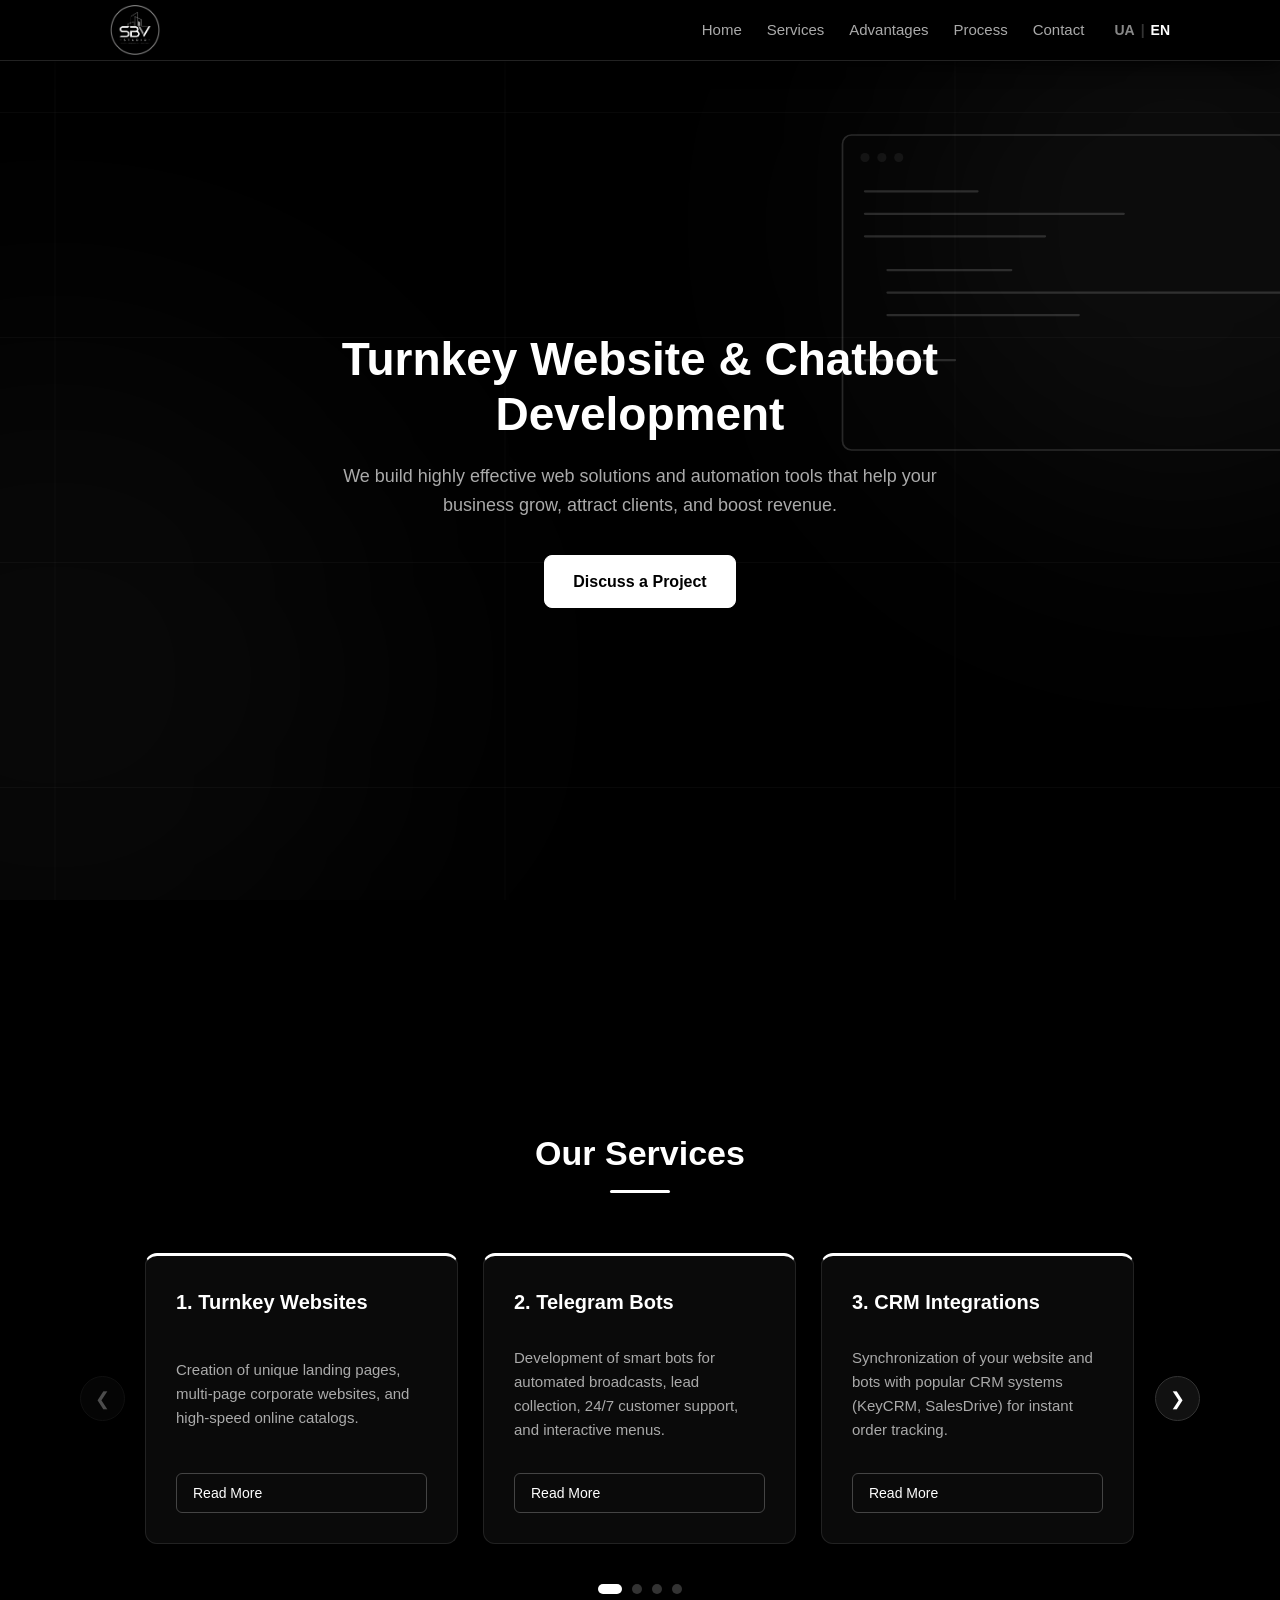
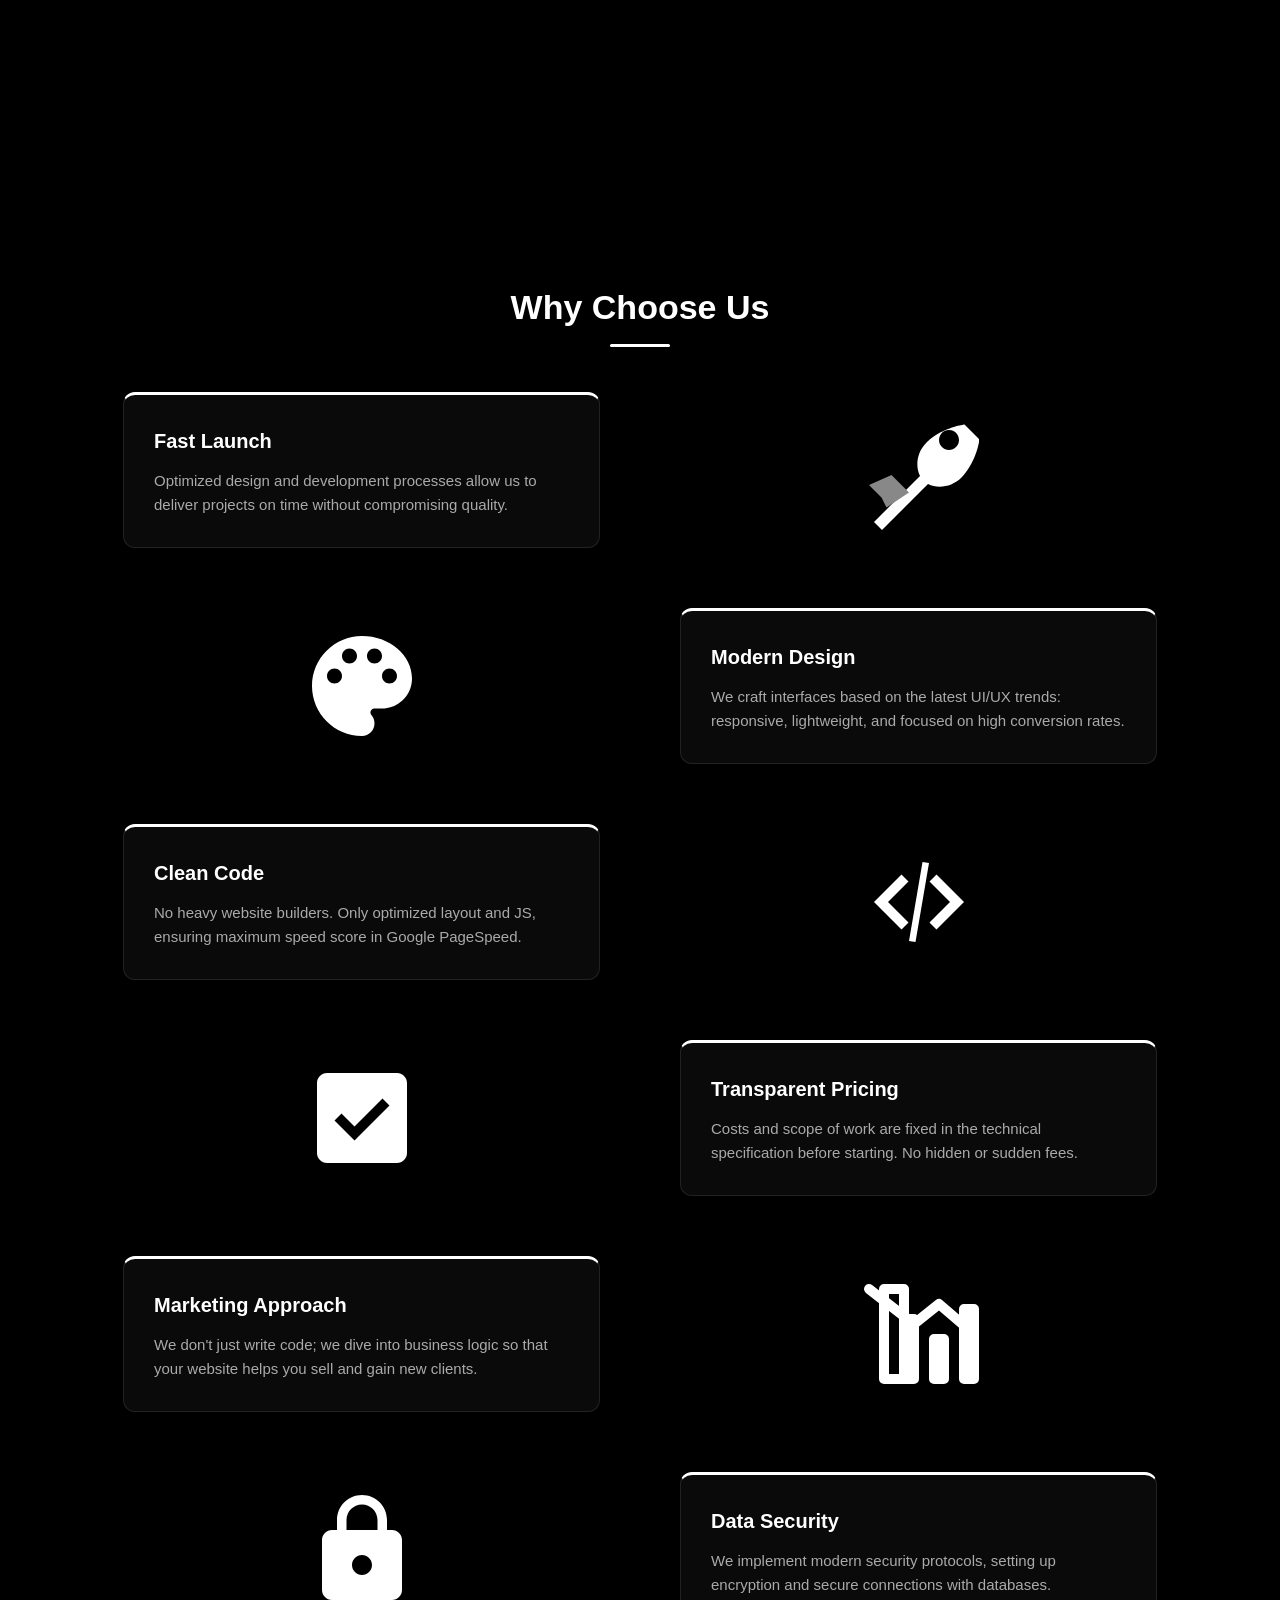
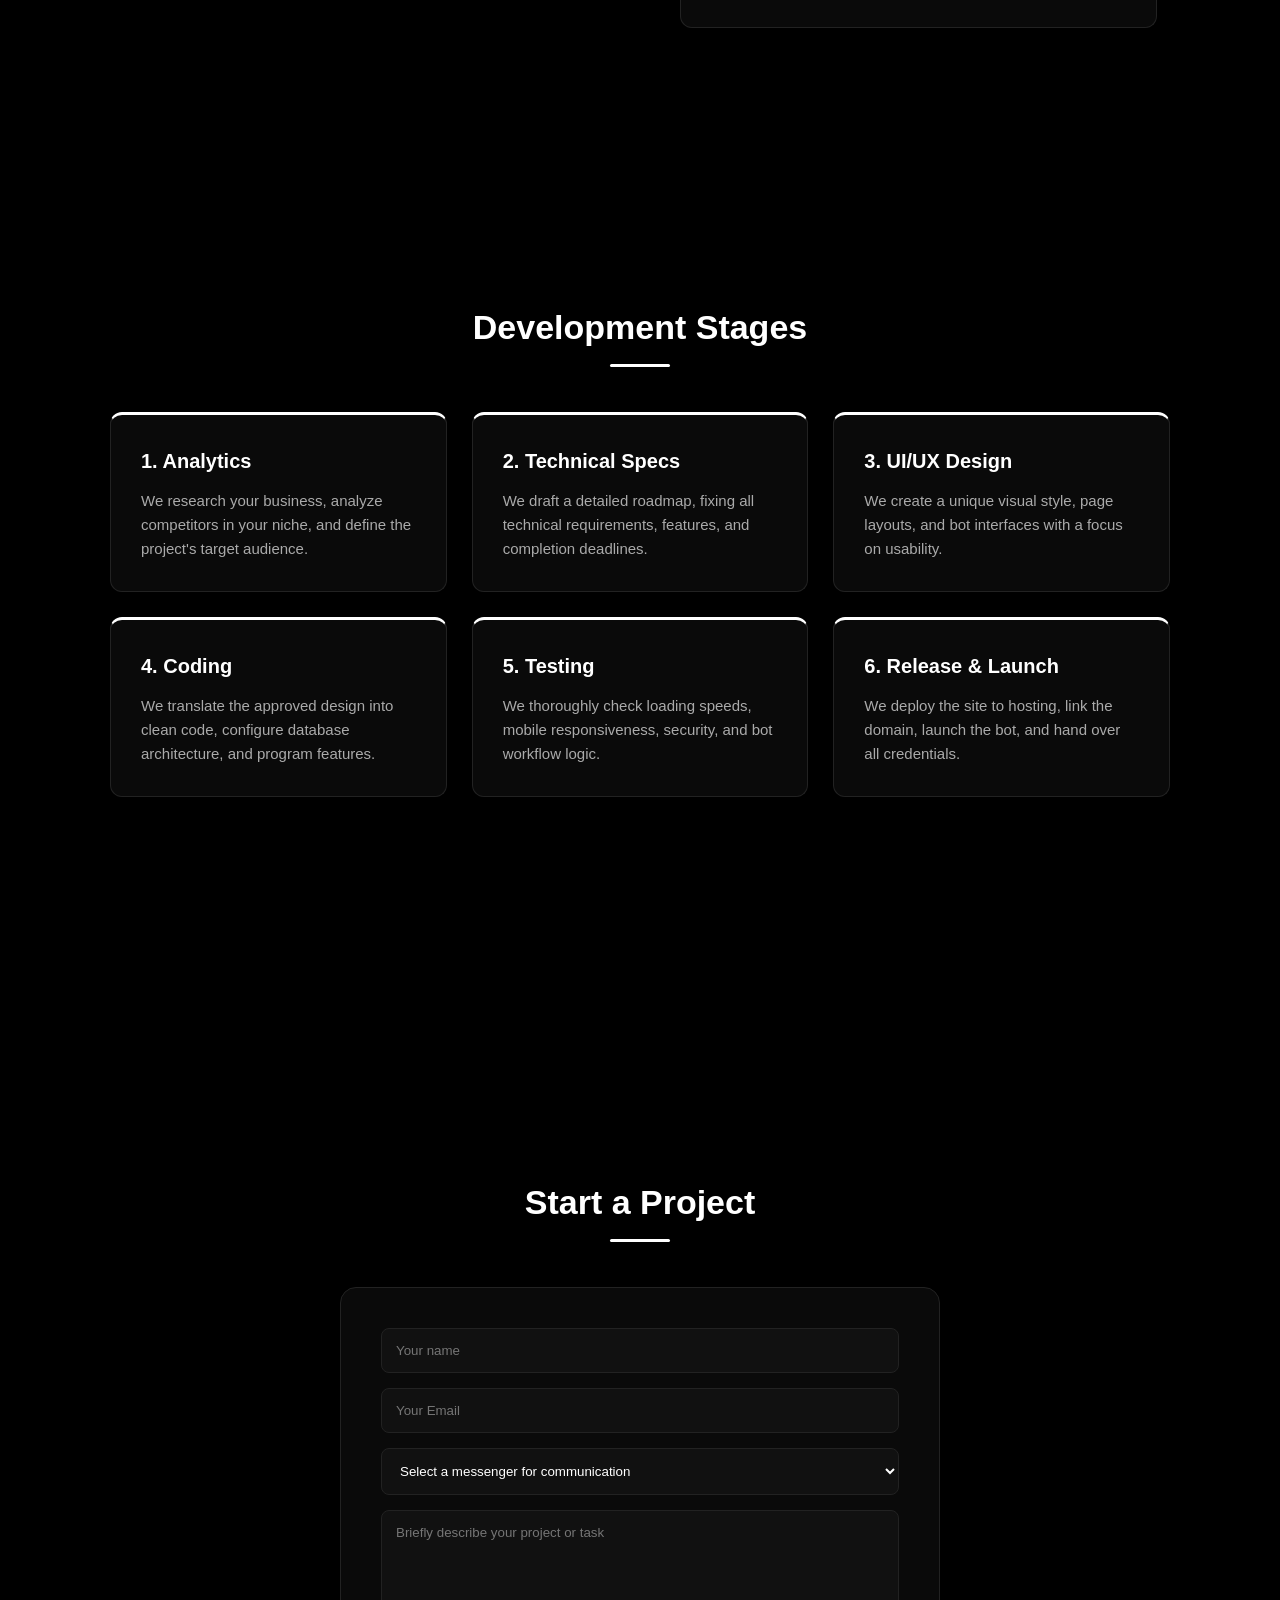
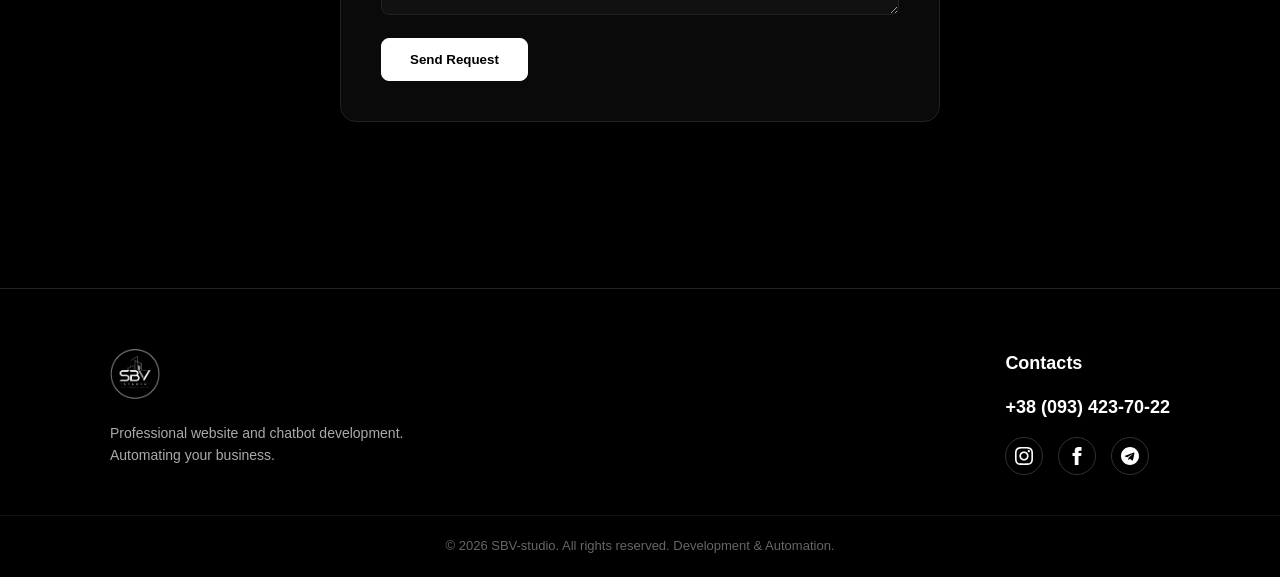
==== index-en.html @ d494887b "Add files via upload" ====
<!DOCTYPE html>
<html lang="en">
<head>
  <meta charset="UTF-8">
  <meta name="viewport" content="width=device-width, initial-scale=1.0">
  
  <title>Turnkey Website & Chatbot Development | SBV-studio</title>
  <meta name="description" content="Professional development of modern websites, Telegram bots, and CRM/API integrations to automate your business. Fast launch and support.">
  <meta name="author" content="SBV-studio">
  <meta name="robots" content="index, follow">

  <meta property="og:type" content="website">
  <meta property="og:url" content="https://98sebova98.github.io/sbv-studio/index-en.html">
  <meta property="og:title" content="Turnkey Website & Chatbot Development | SBV-studio">
  <meta property="og:description" content="Modern design and business automation. Creating landing pages, online stores, and smart bots.">
  <meta property="og:image" content="https://98sebova98.github.io/sbv-studio/assets/og-preview.jpg">

  <link rel="stylesheet" href="style.css">
  <script src="script.js" defer></script>
</head>
<body>

<header class="header">
  <div class="container nav">
    <a href="index-en.html" class="logo">
      <img src="assets/logo.png" alt="SBV-studio Logo" class="logo-img">
    </a>

    <div class="nav-right">
      <nav class="menu" id="menu">
        <a href="#hero">Home</a>
        <a href="#services">Services</a>
        <a href="#advantages">Advantages</a>
        <a href="#process">Process</a>
        <a href="#contact">Contact</a>
      </nav>

      <div class="lang-switch">
        <a href="index.html" class="lang-item">UA</a>
        <span class="lang-divider">|</span>
        <span class="lang-item active">EN</span>
      </div>

      <button class="burger" id="burger" aria-label="Open menu">
        <span></span>
        <span></span>
        <span></span>
      </button>
    </div>
  </div>
</header>

<!-- HERO -->
<section class="hero" id="hero">
  <div class="hero-bg-svg">
    <svg viewBox="0 0 1440 800" fill="none" xmlns="http://www.w3.org/2000/svg" preserveAspectRatio="xMidYMid slice">
      <g filter="url(#blur-bg)">
        <circle cx="1200" cy="200" r="250" fill="#ffffff" fill-opacity="0.05" />
        <circle cx="200" cy="600" r="300" fill="#ffffff" fill-opacity="0.03" />
      </g>

      <path d="M0 100H1440M0 300H1440M0 500H1440M0 700H1440" stroke="rgba(255,255,255,0.03)" stroke-width="1"/>
      <path d="M200 0V800M600 0V800M1000 0V800M1400 0V800" stroke="rgba(255,255,255,0.03)" stroke-width="1"/>

      <g opacity="0.15" transform="translate(900, 120)">
        <rect width="450" height="280" rx="8" stroke="#ffffff" stroke-width="1.5" fill="rgba(20, 20, 20, 0.8)"/>
        <circle cx="20" cy="20" r="4" fill="#ffffff" opacity="0.4"/>
        <circle cx="35" cy="20" r="4" fill="#ffffff" opacity="0.4"/>
        <circle cx="50" cy="20" r="4" fill="#ffffff" opacity="0.4"/>
        <path d="M20 50H120M20 70H250M20 90H180M40 120H150M40 140h400M40 160H210M20 200H100" stroke="#ffffff" stroke-width="2" stroke-linecap="round"/>
      </g>

      <defs>
        <filter id="blur-bg" x="-200" y="-200" width="2000" height="1200" filterUnits="userSpaceOnUse" color-interpolation-filters="sRGB">
          <feGaussianBlur stdDeviation="120" result="effect1_foregroundBlur"/>
        </filter>
      </defs>
    </svg>
  </div>

  <div class="container">
    <div class="hero-content">
      <h1>Turnkey Website & Chatbot Development</h1>
      <p>We build highly effective web solutions and automation tools that help your business grow, attract clients, and boost revenue.</p>
      <a href="#contact" class="btn">Discuss a Project</a>
    </div>
  </div>
</section>

<!-- SERVICES -->
<section id="services">
  <div class="container">
    <h2>Our Services</h2>
    <div class="carousel-container">
      <button class="carousel-btn prev-btn" id="prev-service" aria-label="Previous slide">&#10094;</button>
      
      <div class="carousel-wrapper">
        <div class="carousel-track" id="services-track">
          <div class="card service-slide">
            <h4>1. Turnkey Websites</h4>
            <p>Creation of unique landing pages, multi-page corporate websites, and high-speed online catalogs.</p>
            <a href="pages/turnkey-websites-en.html" class="btn-more">Read More</a>
          </div>
          <div class="card service-slide">
            <h4>2. Telegram Bots</h4>
            <p>Development of smart bots for automated broadcasts, lead collection, 24/7 customer support, and interactive menus.</p>
            <a href="pages/telegram-bots-en.html" class="btn-more">Read More</a>
          </div>
          <div class="card service-slide">
            <h4>3. CRM Integrations</h4>
            <p>Synchronization of your website and bots with popular CRM systems (KeyCRM, SalesDrive) for instant order tracking.</p>
            <a href="pages/crm-integration-en.html" class="btn-more">Read More</a>
          </div>
          <div class="card service-slide">
            <h4>4. E-commerce Stores</h4>
            <p>Development of e-commerce projects with shopping carts, product filters, customer accounts, and an admin panel.</p>
            <a href="pages/ecommerce-en.html" class="btn-more">Read More</a>
          </div>
          <div class="card service-slide">
            <h4>5. Payment Systems & API</h4>
            <p>Integration of online payments (MonoPay, WayForPay, LiqPay) and delivery service automation (Nova Poshta, Ukrposhta).</p>
            <a href="pages/payments-api-en.html" class="btn-more">Read More</a>
          </div>
          <div class="card service-slide">
            <h4>6. Support & Audit</h4>
            <p>Project stability monitoring, technical bug fixing, content updates, and website SEO optimization.</p>
            <a href="pages/support-audit-en.html" class="btn-more">Read More</a>
          </div>
        </div>
      </div>

      <button class="carousel-btn next-btn" id="next-service" aria-label="Next slide">&#10095;</button>
    </div>
    <div class="carousel-dots" id="services-dots"></div>
  </div>
</section>

<!-- ADVANTAGES -->
<section id="advantages">
  <div class="container">
    <h2>Why Choose Us</h2>
    <div class="advantages-list">
      
      <div class="advantage-row">
        <div class="card">
          <h4>Fast Launch</h4>
          <p>Optimized design and development processes allow us to deliver projects on time without compromising quality.</p>
        </div>
        <div class="advantage-image">
          <svg class="advantage-svg" viewBox="0 0 24 24" fill="none" xmlns="http://www.w3.org/2000/svg">
            <path d="M21.1 2.9C21.1 2.9 16.5 3.5 13.5 6.5C11.6 8.4 11.2 11.2 12.2 13.2L3 22.4L4.6 24L13.8 14.8C15.8 15.8 18.6 15.4 20.5 13.5C23.5 10.5 24.1 5.9 24.1 5.9L21.1 2.9ZM18 8C16.9 8 16 7.1 16 6C16 4.9 16.9 4 18 4C19.1 4 20 4.9 20 6C20 7.1 19.1 8 18 8Z" fill="#ffffff"/>
            <path d="M10 16.5L6.5 13L2 15L4.5 17.5L5.5 19.5L10 16.5Z" fill="#888888"/>
          </svg>
        </div>
      </div>

      <div class="advantage-row">
        <div class="card">
          <h4>Modern Design</h4>
          <p>We craft interfaces based on the latest UI/UX trends: responsive, lightweight, and focused on high conversion rates.</p>
        </div>
        <div class="advantage-image">
          <svg class="advantage-svg" viewBox="0 0 24 24" fill="none" xmlns="http://www.w3.org/2000/svg">
            <path d="M12 2C6.49 2 2 6.49 2 12C2 17.51 6.49 22 12 22C13.38 22 14.5 20.88 14.5 19.5C14.5 18.86 14.26 18.27 13.87 17.82C13.75 17.68 13.68 17.5 13.68 17.31C13.68 16.86 14.04 16.5 14.49 16.5H16C19.31 16.5 22 13.81 22 10.5C22 5.81 17.51 2 12 2ZM6.5 11.5C5.67 11.5 5 10.83 5 10C5 9.17 5.67 8.5 6.5 8.5C7.33 8.5 8 9.17 8 10C8 10.83 7.33 11.5 6.5 11.5ZM9.5 7.5C8.67 7.5 8 6.83 8 6C8 5.17 8.67 4.5 9.5 4.5C10.33 4.5 11 5.17 11 6C11 6.83 10.33 7.5 9.5 7.5ZM14.5 7.5C13.67 7.5 13 6.83 13 6C13 5.17 13.67 4.5 14.5 4.5C15.33 4.5 16 5.17 16 6C16 6.83 15.33 7.5 14.5 7.5ZM17.5 11.5C16.67 11.5 16 10.83 16 10C16 9.17 16.67 8.5 17.5 8.5C18.33 8.5 19 9.17 19 10C19 10.83 18.33 11.5 17.5 11.5Z" fill="#ffffff"/>
          </svg>
        </div>
      </div>

      <div class="advantage-row">
        <div class="card">
          <h4>Clean Code</h4>
          <p>No heavy website builders. Only optimized layout and JS, ensuring maximum speed score in Google PageSpeed.</p>
        </div>
        <div class="advantage-image">
          <svg class="advantage-svg" viewBox="0 0 24 24" fill="none" xmlns="http://www.w3.org/2000/svg">
            <path d="M8.5 17.5L3 12L8.5 6.5L9.9 7.9L5.8 12L9.9 16.1L8.5 17.5ZM15.5 17.5L14.1 16.1L18.2 12L14.1 7.9L15.5 6.5L21 12L15.5 17.5ZM12.7 4L10 19.8L11.3 20L14 4.2L12.7 4Z" fill="#ffffff"/>
          </svg>
        </div>
      </div>

      <div class="advantage-row">
        <div class="card">
          <h4>Transparent Pricing</h4>
          <p>Costs and scope of work are fixed in the technical specification before starting. No hidden or sudden fees.</p>
        </div>
        <div class="advantage-image">
          <svg class="advantage-svg" viewBox="0 0 24 24" fill="none" xmlns="http://www.w3.org/2000/svg">
            <path d="M19 3H5C3.9 3 3 3.9 3 5V19C3 20.1 3.9 21 5 21H19C20.1 21 21 20.1 21 19V5C21 3.9 20.1 3 19 3ZM10.5 16.5L6.5 12.5L7.9 11.1L10.5 13.7L16.1 8.1L17.5 9.5L10.5 16.5Z" fill="#ffffff"/>
          </svg>
        </div>
      </div>

      <div class="advantage-row">
        <div class="card">
          <h4>Marketing Approach</h4>
          <p>We don't just write code; we dive into business logic so that your website helps you sell and gain new clients.</p>
        </div>
        <div class="advantage-image">
          <svg class="advantage-svg" viewBox="0 0 24 24" fill="none" xmlns="http://www.w3.org/2000/svg">
            <path d="M5 21h4V3H5V21ZM11 21H9V9H11V21ZM17 21H15V13H17V21ZM23 21H21V7H23V21ZM2 3L11 10L16 6L23 12" stroke="#ffffff" stroke-width="2" stroke-linecap="round" stroke-linejoin="round"/>
          </svg>
        </div>
      </div>

      <div class="advantage-row">
        <div class="card">
          <h4>Data Security</h4>
          <p>We implement modern security protocols, setting up encryption and secure connections with databases.</p>
        </div>
        <div class="advantage-image">
          <svg class="advantage-svg" viewBox="0 0 24 24" fill="none" xmlns="http://www.w3.org/2000/svg">
            <path d="M18 8H17V6C17 3.24 14.76 1 12 1C9.24 1 7 3.24 7 6V8H6C4.9 8 4 8.9 4 10V20C4 21.1 4.9 22 6 22H18C19.1 22 20 21.1 20 20V10C20 8.9 19.1 8 18 8ZM12 17C10.9 17 10 16.1 10 15C10 13.9 10.9 13 12 13C13.1 13 14 13.9 14 15C14 16.1 13.1 17 12 17ZM15.1 8H8.9V6C8.9 4.29 10.29 2.9 12 2.9C13.71 2.9 15.1 4.29 15.1 6V8Z" fill="#ffffff"/>
          </svg>
        </div>
      </div>

    </div>
  </div>
</section>

<!-- PROCESS -->
<section id="process">
  <div class="container">
    <h2>Development Stages</h2>
    <div class="grid">
      <div class="card">
        <h4>1. Analytics</h4>
        <p>We research your business, analyze competitors in your niche, and define the project's target audience.</p>
      </div>
      <div class="card">
        <h4>2. Technical Specs</h4>
        <p>We draft a detailed roadmap, fixing all technical requirements, features, and completion deadlines.</p>
      </div>
      <div class="card">
        <h4>3. UI/UX Design</h4>
        <p>We create a unique visual style, page layouts, and bot interfaces with a focus on usability.</p>
      </div>
      <div class="card">
        <h4>4. Coding</h4>
        <p>We translate the approved design into clean code, configure database architecture, and program features.</p>
      </div>
      <div class="card">
        <h4>5. Testing</h4>
        <p>We thoroughly check loading speeds, mobile responsiveness, security, and bot workflow logic.</p>
      </div>
      <div class="card">
        <h4>6. Release & Launch</h4>
        <p>We deploy the site to hosting, link the domain, launch the bot, and hand over all credentials.</p>
      </div>
    </div>
  </div>
</section>

<!-- CONTACT -->
<section id="contact">
  <div class="container">
    <h2>Start a Project</h2>
    <form action="https://formspree.io/f/mojzaedl" method="POST">
      <input type="text" name="name" placeholder="Your name" required>
      <input type="email" name="email" placeholder="Your Email" required>
      
      <select name="social_platform" id="social-platform" required>
        <option value="" disabled selected>Select a messenger for communication</option>
        <option value="Telegram">Telegram</option>
        <option value="Instagram">Instagram</option>
        <option value="Viber">Viber</option>
        <option value="Facebook">Facebook</option>
      </select>

      <div id="nickname-container" style="display: none;">
        <input type="text" name="nickname" id="nickname-input" placeholder="Your handle or phone number">
      </div>

      <textarea name="message" placeholder="Briefly describe your project or task" rows="5"></textarea>
      
      <input type="hidden" name="_next" value="https://98sebova98.github.io/sbv-studio/index-en.html#contact">
      
      <button type="submit" class="btn">Send Request</button>
      
      <p id="form-status" style="margin-top: 15px; font-weight: bold; display: none;"></p>
    </form>
  </div>
</section>

<!-- FOOTER -->
<footer class="footer">
  <div class="container footer-container">
    <div class="footer-brand">
      <a href="index-en.html" class="footer-logo">
        <img src="assets/logo.png" alt="SBV-studio Logo" class="logo-img">
      </a>
      <p>Professional website and chatbot development. Automating your business.</p>
    </div>

    <div class="footer-contacts">
      <h4>Contacts</h4>
      <a href="tel:+380934237022" class="footer-phone">+38 (093) 423-70-22</a>
      
      <div class="footer-socials">
        <a href="https://www.instagram.com/sbvstudio98/" target="_blank" aria-label="Instagram">
          <svg viewBox="0 0 24 24" fill="currentColor"><path d="M12 2.163c3.204 0 3.584.012 4.85.07 3.252.148 4.771 1.691 4.919 4.919.058 1.265.069 1.645.069 4.849 0 3.205-.012 3.584-.069 4.849-.149 3.225-1.664 4.771-4.919 4.919-1.266.058-1.644.07-4.85.07-3.204 0-3.584-.012-4.849-.07-3.26-.149-4.771-1.699-4.919-4.92-.058-1.265-.07-1.644-.07-4.849 0-3.204.013-3.583.07-4.849.149-3.227 1.664-4.771 4.919-4.919 1.266-.057 1.645-.069 4.849-.069zm0-2.163c-3.259 0-3.667.014-4.947.072-4.358.2-6.78 2.618-6.98 6.98-.059 1.281-.073 1.689-.073 4.948 0 3.259.014 3.668.072 4.948.2 4.358 2.618 6.78 6.98 6.98 1.281.058 1.689.072 4.948.072 3.259 0 3.668-.014 4.948-.072 4.354-.2 6.782-2.618 6.979-6.98.059-1.28.073-1.689.073-4.948 0-3.259-.014-3.667-.072-4.947-.196-4.354-2.617-6.78-6.979-6.98-1.281-.059-1.69-.073-4.949-.073zm0 5.838c-3.403 0-6.162 2.759-6.162 6.162s2.759 6.163 6.162 6.163 6.162-2.759 6.162-6.163c0-3.403-2.759-6.162-6.162-6.162zm0 10.162c-2.209 0-4-1.79-4-4 0-2.209 1.791-4 4-4s4 1.791 4 4c0 2.21-1.791 4-4 4zm6.406-11.845c-.796 0-1.441.645-1.441 1.44s.645 1.44 1.441 1.44c.795 0 1.439-.645 1.439-1.44s-.644-1.44-1.439-1.44z"/></svg>
        </a>
        <a href="https://www.facebook.com/profile.php?id=61590659972556&__cft__[0]=AZZ-nvuJkhIoBx5Fm6vwUXD30lvwhrwtI07H3SVxPAO_53rocuSV3uJF6BWQrY176Mf5OLy2-da7YJF6IuOj_oAsIaQsbr_Nwu1RPzUbPQ3-4KPJEfhiR9AAJvzZJGMGuGfSWxwUvHBPqBmfp-TSk3ZM9oQYndgHuL27T8EqnNsPAg&__tn__=-UC%2CP-R" target="_blank" aria-label="Facebook">
          <svg viewBox="0 0 24 24" fill="currentColor"><path d="M9 8H6v4h3v12h5V12h3.642L18 8h-4V6.333C14 5.374 14.5 5 15.5 5H18V0h-3.808C10.592 0 9 1.582 9 4.615V8z"/></svg>
        </a>
        <a href="https://t.me/sbvstudio" target="_blank" aria-label="Telegram">
          <svg viewBox="0 0 24 24" fill="currentColor"><path d="M12 0c-6.627 0-12 5.373-12 12s5.373 12 12 12 12-5.373 12-12-5.373-12-12-12zm5.894 8.221l-1.97 9.28c-.145.658-.537.818-1.084.508l-3-2.21-1.446 1.394c-.16.16-.295.295-.605.295l.213-3.053 5.56-5.023c.242-.213-.054-.333-.373-.121l-6.871 4.326-2.962-.924c-.643-.204-.657-.643.136-.953l11.57-4.461c.536-.195 1.006.128.832.941z"/></svg>
        </a>
      </div>
    </div>
  </div>
  <div class="footer-bottom">
    <p>© 2026 SBV-studio. All rights reserved. Development & Automation.</p>
  </div>
</footer>

</body>
</html>
---- style.css ----
*{box-sizing:border-box;margin:0;padding:0}

html{
  scroll-behavior:smooth;
}

body{
  font-family:Inter,Arial,sans-serif;
  background-color: #000000;
  color:#ffffff;
  line-height: 1.6;
}

/* HEADER */
.header{
  position:fixed;
  top:0;
  left:0;
  width:100%;
  z-index:1000;
  background: #000000; 
  border-bottom: 1px solid #222222;
  box-shadow: 0 4px 20px rgba(0, 0, 0, 0.8);
}

.nav{
  height: 60px;
  display:flex;
  align-items:center;
  justify-content:space-between;
}

.logo{
  display: flex;
  align-items: center;
  text-decoration: none;
}

.logo-img {
  max-height: 50px;
  width: auto;
}

.nav-right {
  display: flex;
  align-items: center;
  gap: 30px;
}

.menu{
  display:flex;
  gap:25px;
}

.menu a{
  color: #aaaaaa; 
  text-decoration:none;
  transition:.3s;
  font-weight: 500;
  font-size: 15px;
}

.menu a:hover{
  color:#ffffff; 
}

/* LANG SWITCH */
.lang-switch {
  display: flex;
  align-items: center;
  gap: 6px;
  font-size: 14px;
  font-weight: 600;
  color: #666666;
}

.lang-item {
  color: #888888;
  text-decoration: none;
  transition: .3s;
  cursor: pointer;
}

.lang-item.active,
.lang-item:hover {
  color: #ffffff;
}

.lang-divider {
  color: #333333;
}

/* BURGER */
.burger{
  display:none;
  flex-direction:column;
  gap:4px;
  background:none;
  border:none;
  cursor:pointer;
}

.burger span{
  width:22px;
  height:2px;
  background: #ffffff;
  border-radius:10px;
  transition: .3s;
}

/* SECTION BASE */
section{
  min-height:100vh;
  display:flex;
  align-items:center;
  justify-content:center;
  padding:80px 0 60px 0;
  scroll-margin-top: 60px;
}

.container{
  width:100%;
  max-width:1100px;
  margin: 0 auto;
  padding: 0 20px;
}

/* HERO */
.hero {
  position: relative;
  overflow: hidden;
  background-color: #000000;
  padding: 180px 0 140px 0;
  color: #ffffff;
}

.hero-bg-svg {
  position: absolute;
  top: 0;
  left: 0;
  width: 100%;
  height: 100%;
  pointer-events: none;
  z-index: 1;
}

.hero-bg-svg svg {
  width: 100%;
  height: 100%;
  object-fit: cover;
}

.hero .container {
  position: relative;
  z-index: 2;
}

.hero-content {
  max-width: 800px;
  margin: 0 auto;
  text-align: center;
  display: flex;
  flex-direction: column;
  align-items: center;
}

.hero h1 {
  font-size: 46px;
  margin-bottom: 20px;
  line-height: 1.2;
  color: #ffffff;
}

.hero p {
  color: #aaaaaa;
  font-size: 18px;
  margin-bottom: 35px;
  max-width: 650px;
}

/* BUTTONS */
.btn{
  display:inline-block;
  padding:13px 28px;
  background:#ffffff;
  border-radius:8px;
  color:#000000;
  text-decoration:none;
  transition:.3s ease;
  border:1px solid #ffffff;
  cursor:pointer;
  font-weight: 600;
}

.btn:hover{
  transform:translateY(-3px);
  background: #e6e6e6;
  box-shadow:0 0 20px rgba(255, 255, 255, 0.3);
}

.btn-more {
  display: inline-block;
  margin-top: 15px;
  padding: 8px 16px;
  background: transparent;
  color: #ffffff;
  border: 1px solid #444444;
  border-radius: 6px;
  text-decoration: none;
  font-size: 14px;
  font-weight: 500;
  transition: .3s;
}

.btn-more:hover {
  background: #ffffff;
  color: #000000;
  border-color: #ffffff;
}

/* TITLES */
h2{
  text-align:center;
  margin-bottom:45px;
  font-size:34px;
  color: #ffffff;
  position: relative;
}

h2::after {
  content: "";
  display: block;
  width: 60px;
  height: 3px;
  background: #ffffff;
  margin: 10px auto 0 auto;
  border-radius: 2px;
}

/* CAROUSEL FOR SERVICES */
.carousel-container {
  position: relative;
  display: flex;
  align-items: center;
  max-width: 1000px;
  margin: 0 auto;
}

.carousel-wrapper {
  overflow: hidden;
  width: 100%;
  padding: 15px 5px;
}

.carousel-track {
  display: flex;
  gap: 25px;
  transition: transform 0.4s ease-in-out;
}

.service-slide {
  flex: 0 0 calc(33.333% - 17px);
  opacity: 1 !important;
  transform: none !important;
  display: flex;
  flex-direction: column;
  justify-content: space-between;
}

.carousel-btn {
  background: #111111;
  border: 1px solid #333333;
  color: #ffffff;
  border-radius: 50%;
  width: 45px;
  height: 45px;
  font-size: 18px;
  cursor: pointer;
  display: flex;
  align-items: center;
  justify-content: center;
  position: absolute;
  z-index: 10;
  transition: .3s;
}

.carousel-btn:hover {
  background: #ffffff;
  color: #000000;
  border-color: #ffffff;
}

.prev-btn { left: -60px; }
.next-btn { right: -60px; }

.carousel-dots {
  display: flex;
  justify-content: center;
  gap: 10px;
  margin-top: 25px;
}

.dot {
  width: 10px;
  height: 10px;
  border-radius: 50%;
  background: #333333;
  cursor: pointer;
  transition: .3s;
}

.dot.active {
  background: #ffffff;
  width: 24px;
  border-radius: 5px;
}

/* ADVANTAGES */
.advantages-list {
  display: flex;
  flex-direction: column;
  gap: 60px;
  margin-top: 40px;
}

.advantage-row {
  display: flex;
  align-items: center;
  justify-content: center;
  gap: 80px;
}

.advantage-row:nth-child(even) {
  flex-direction: row-reverse;
}

.advantage-row .card {
  flex: 0 1 45%;
  margin: 0;
}

.advantage-image {
  display: flex;
  justify-content: center;
  align-items: center;
  flex: 0 1 45%;
}

.advantage-svg {
  width: 120px;
  height: 120px;
  transition: transform 0.4s ease;
}

.advantage-row:hover .advantage-svg {
  transform: scale(1.1);
}

/* GRID */
.grid{
  display:grid;
  grid-template-columns:repeat(3,1fr);
  gap:25px;
}

/* CARDS */
.card{
  background: #0a0a0a;
  border: 1px solid #222222;
  border-top: 3px solid #ffffff; 
  padding: 30px;
  border-radius: 12px;
  opacity: 0;
  transform: translateY(30px);
  transition: opacity .5s ease, transform .5s ease, border-color .3s ease, box-shadow .3s ease;
}

.card h4 {
  font-size: 20px;
  margin-bottom: 12px;
  color: #ffffff;
}

.card p {
  font-size: 15px;
  color: #aaaaaa;
}

.card.show{
  opacity:1;
  transform:translateY(0);
}

.card.show:hover{
  transform:translateY(-5px);
  border-color: #ffffff;
  box-shadow: 0 10px 30px rgba(255, 255, 255, 0.05);
}

/* FORM */
form {
  max-width: 600px;
  margin: 0 auto;
  background: #0a0a0a;
  padding: 40px;
  border-radius: 16px;
  border: 1px solid #222222;
}

input, select, textarea {
  width:100%;
  padding:14px;
  margin-bottom:15px;
  border-radius:8px;
  border: 1px solid #222222;
  background: #111111; 
  color: #ffffff;
  font-family: inherit;
  transition: .3s;
}

input:focus, select:focus, textarea:focus {
  outline: none;
  border-color: #ffffff;
  background: #161616;
}

/* FOOTER */
.footer {
  background: #000000;
  border-top: 1px solid #222222;
  padding: 60px 0 20px 0;
  color: #aaaaaa;
}

.footer-container {
  display: flex;
  justify-content: space-between;
  align-items: flex-start;
  gap: 40px;
  margin-bottom: 40px;
}

.footer-brand {
  max-width: 350px;
}

.footer-brand p {
  margin-top: 15px;
  font-size: 14px;
}

.footer-contacts h4 {
  color: #ffffff;
  margin-bottom: 15px;
  font-size: 18px;
}

.footer-phone {
  display: block;
  color: #ffffff;
  text-decoration: none;
  font-size: 18px;
  font-weight: 600;
  margin-bottom: 15px;
  transition: .3s;
}

.footer-phone:hover {
  color: #aaaaaa;
}

.footer-socials {
  display: flex;
  gap: 15px;
}

.footer-socials a {
  color: #ffffff;
  width: 38px;
  height: 38px;
  border-radius: 50%;
  border: 1px solid #333333;
  display: flex;
  align-items: center;
  justify-content: center;
  transition: .3s;
}

.footer-socials a svg {
  width: 18px;
  height: 18px;
}

.footer-socials a:hover {
  background: #ffffff;
  color: #000000;
  border-color: #ffffff;
}

.footer-bottom {
  border-top: 1px solid #111111;
  padding-top: 20px;
  text-align: center;
  font-size: 13px;
  color: #666666;
}

/* Внутренние страницы услуг */
.page-header {
  padding: 120px 0 40px;
  background: var(--bg-color, #121212);
}

.back-link {
  display: inline-flex;
  align-items: center;
  gap: 8px;
  color: #ffffff;
  text-decoration: none;
  font-weight: 500;
  margin-bottom: 24px;
  transition: opacity 0.3s;
}

.back-link:hover {
  opacity: 0.8;
}

.service-detail-content {
  padding: 60px 0;
}

.service-detail-grid {
  display: grid;
  grid-template-columns: 2fr 1fr;
  gap: 40px;
}



/* ADAPTIVE */
@media(max-width: 1100px) {
  .prev-btn { left: -20px; }
  .next-btn { right: -20px; }
}

@media(max-width:900px){
  .grid{grid-template-columns:repeat(2,1fr)}
  .hero h1{font-size:34px}
  .service-slide {
    flex: 0 0 calc(50% - 13px);
  }
  
  .advantages-list { gap: 40px; }

  .advantage-row, 
  .advantage-row:nth-child(even) {
    flex-direction: column;
    gap: 20px;
    text-align: center;
  }
  
  .advantage-row .card,
  .advantage-row .advantage-image {
    width: 100%;
    max-width: 100%;
  }

  .footer-container {
    flex-direction: column;
    text-align: center;
    align-items: center;
  }

  .footer-socials {
    justify-content: center;
  }
}

@media (max-width: 768px) {
  .service-detail-grid {
    grid-template-columns: 1fr;
  }
}

@media(max-width:600px){
  .grid{grid-template-columns:1fr}
  .hero h1{font-size:26px}
  h2{font-size: 26px}
  form { padding: 25px; }
  .service-slide {
    flex: 0 0 100%;
  }
  .carousel-btn {
    display: none;
  }
}

/* MOBILE MENU */
@media(max-width:768px){
  .burger{
    display:flex;
  }

  .menu{
    position:absolute;
    top: 60px;
    left:0;
    width:100%;
    background: #000000;
    border-bottom: 1px solid #222222;
    flex-direction:column;
    align-items:center;
    padding:25px 0;
    opacity:0;
    pointer-events:none;
    transform:translateY(-10px);
    transition:.3s ease-in-out;
  }

  .menu.active{
    opacity:1;
    pointer-events:auto;
    transform:translateY(0);
  }
}
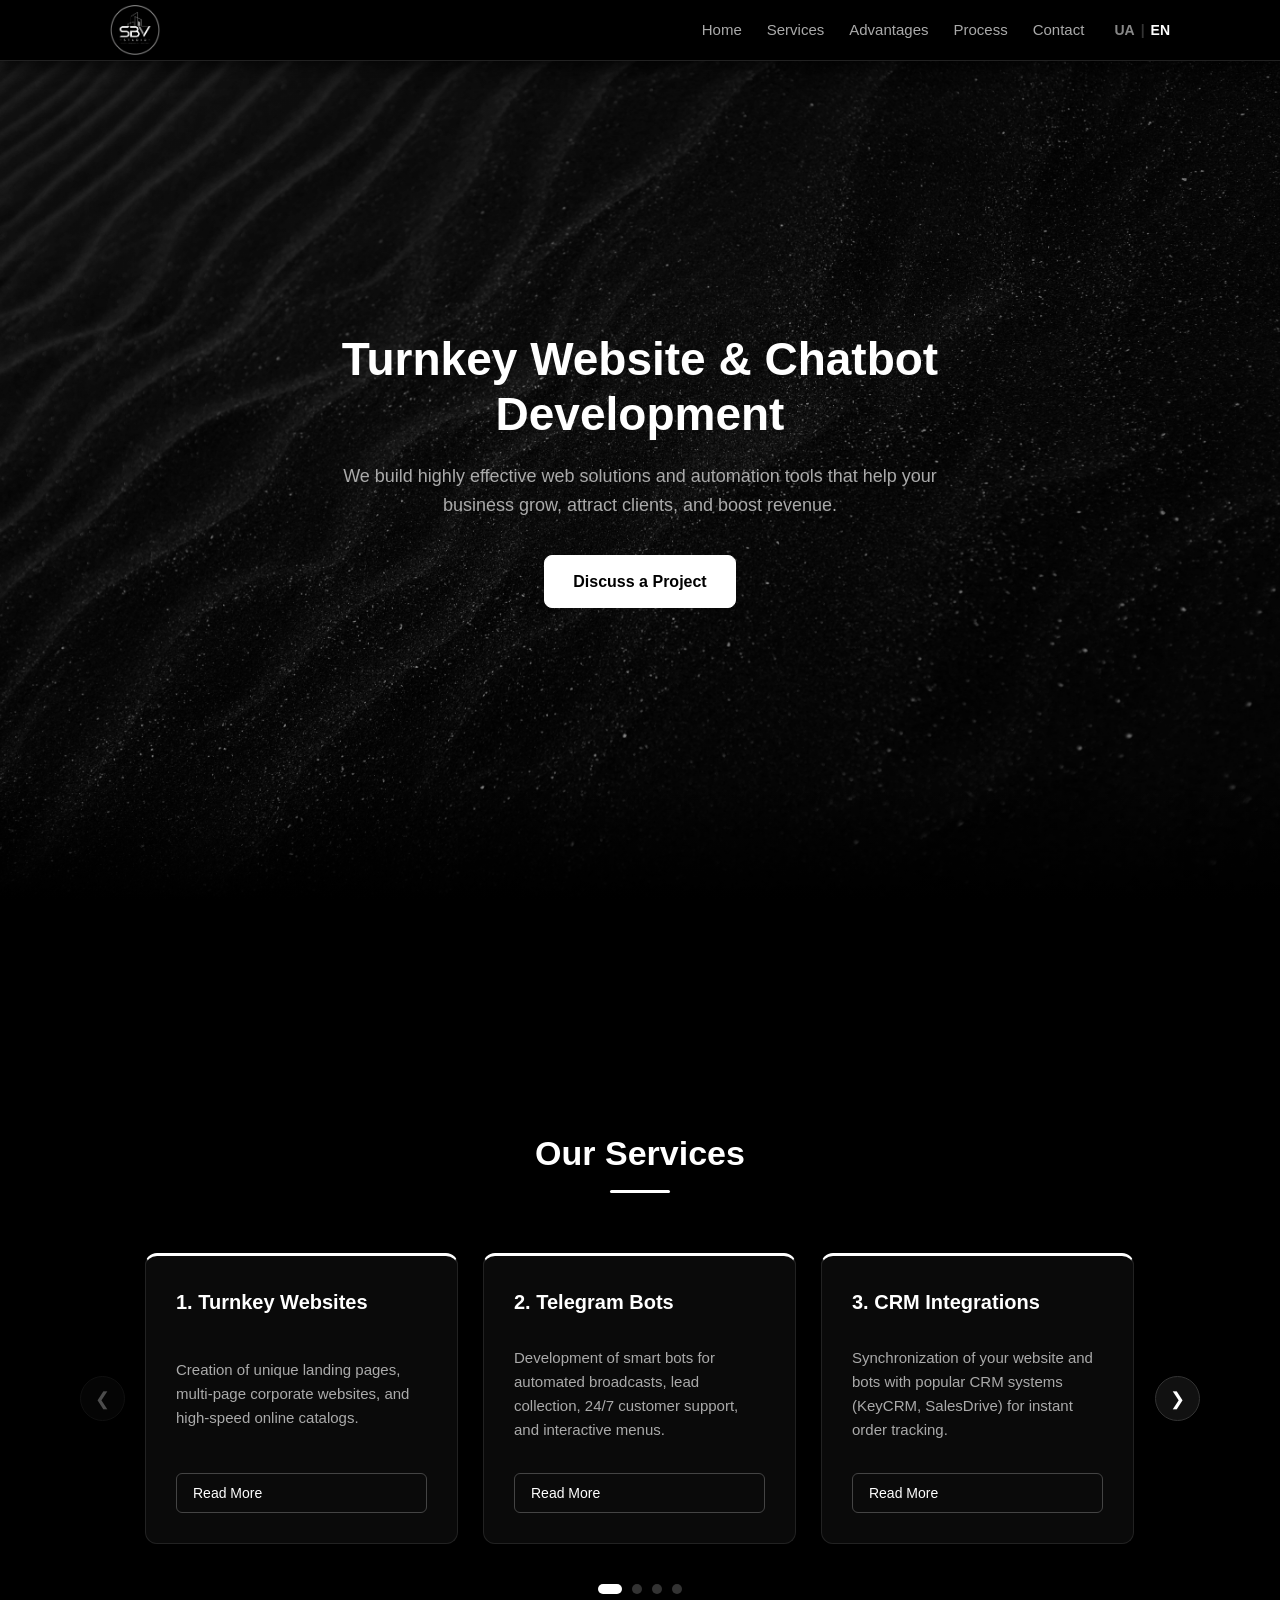
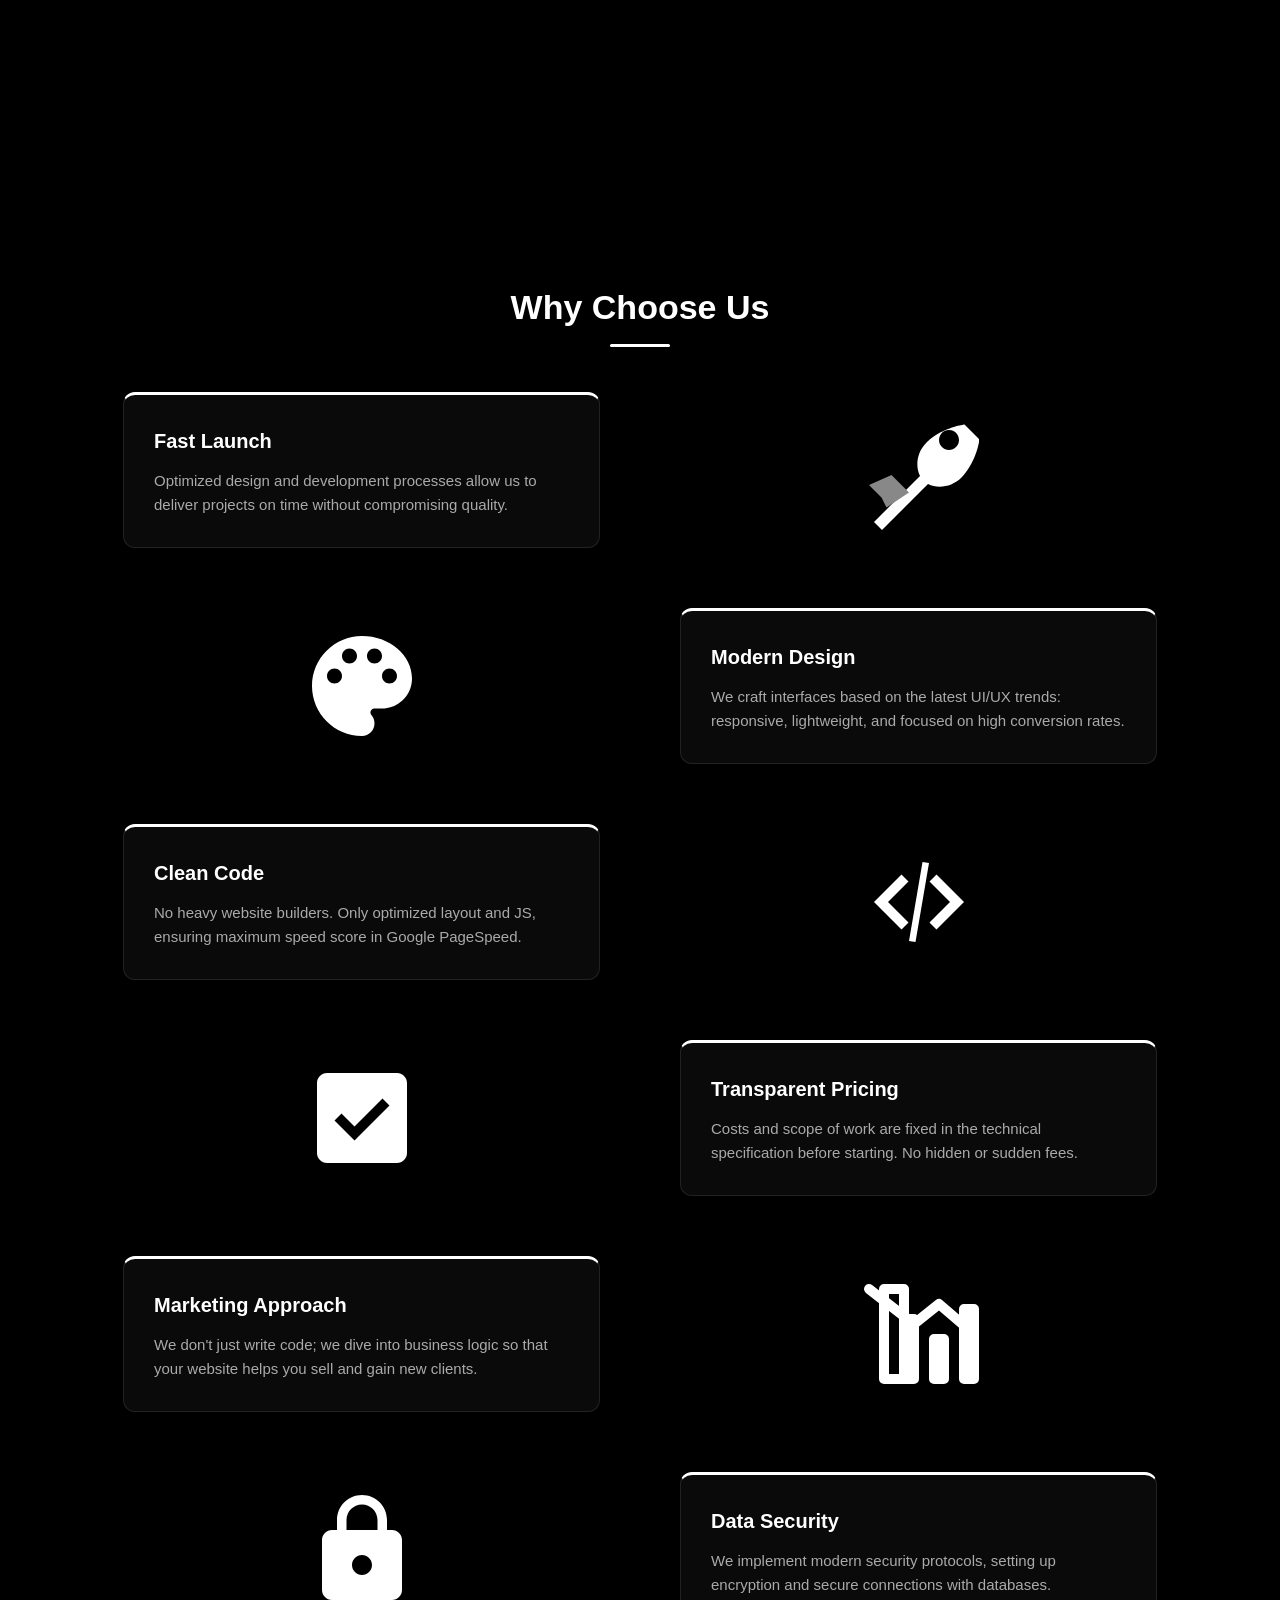
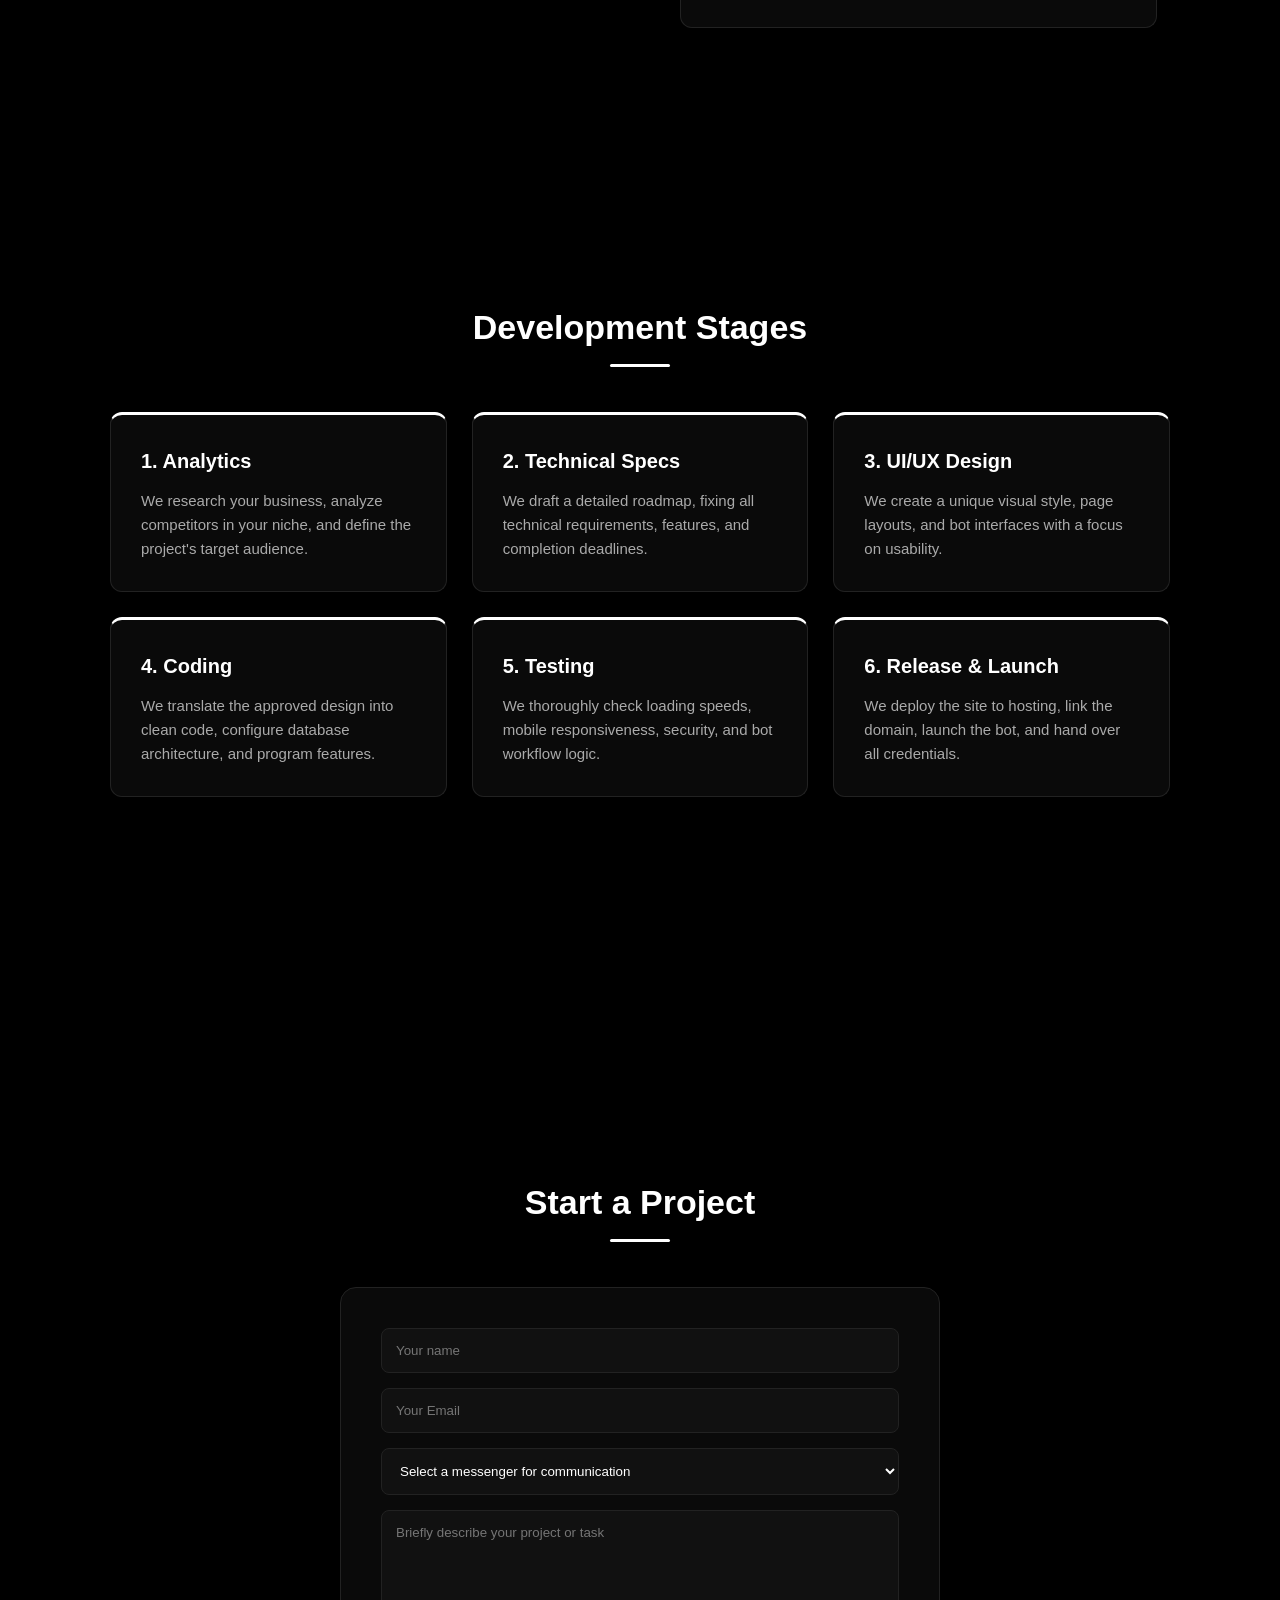
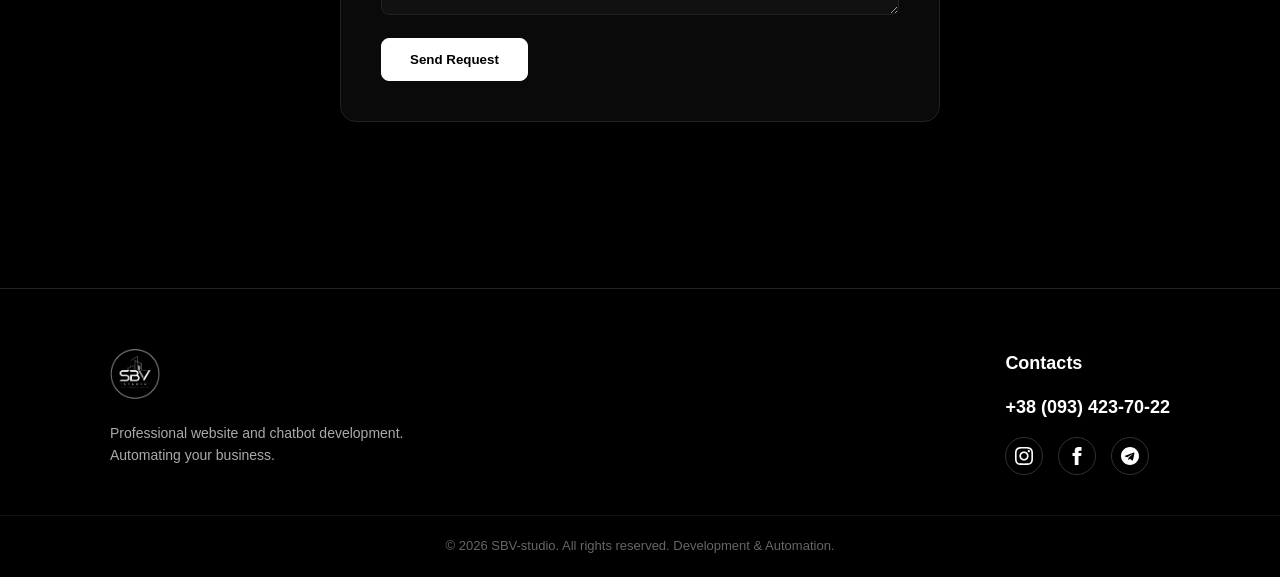
==== commit c7be43c5: "index-en.html" ====
--- a/index-en.html
+++ b/index-en.html
@@ -8,6 +8,7 @@
   <meta name="description" content="Professional development of modern websites, Telegram bots, and CRM/API integrations to automate your business. Fast launch and support.">
   <meta name="author" content="SBV-studio">
   <meta name="robots" content="index, follow">
+  <link rel="sitemap" type="application/xml" title="Sitemap" href="https://98sebova98.github.io/sbv-studio/sitemap.xml">
 
   <meta property="og:type" content="website">
   <meta property="og:url" content="https://98sebova98.github.io/sbv-studio/index-en.html">
@@ -52,32 +53,6 @@
 
 <!-- HERO -->
 <section class="hero" id="hero">
-  <div class="hero-bg-svg">
-    <svg viewBox="0 0 1440 800" fill="none" xmlns="http://www.w3.org/2000/svg" preserveAspectRatio="xMidYMid slice">
-      <g filter="url(#blur-bg)">
-        <circle cx="1200" cy="200" r="250" fill="#ffffff" fill-opacity="0.05" />
-        <circle cx="200" cy="600" r="300" fill="#ffffff" fill-opacity="0.03" />
-      </g>
-
-      <path d="M0 100H1440M0 300H1440M0 500H1440M0 700H1440" stroke="rgba(255,255,255,0.03)" stroke-width="1"/>
-      <path d="M200 0V800M600 0V800M1000 0V800M1400 0V800" stroke="rgba(255,255,255,0.03)" stroke-width="1"/>
-
-      <g opacity="0.15" transform="translate(900, 120)">
-        <rect width="450" height="280" rx="8" stroke="#ffffff" stroke-width="1.5" fill="rgba(20, 20, 20, 0.8)"/>
-        <circle cx="20" cy="20" r="4" fill="#ffffff" opacity="0.4"/>
-        <circle cx="35" cy="20" r="4" fill="#ffffff" opacity="0.4"/>
-        <circle cx="50" cy="20" r="4" fill="#ffffff" opacity="0.4"/>
-        <path d="M20 50H120M20 70H250M20 90H180M40 120H150M40 140h400M40 160H210M20 200H100" stroke="#ffffff" stroke-width="2" stroke-linecap="round"/>
-      </g>
-
-      <defs>
-        <filter id="blur-bg" x="-200" y="-200" width="2000" height="1200" filterUnits="userSpaceOnUse" color-interpolation-filters="sRGB">
-          <feGaussianBlur stdDeviation="120" result="effect1_foregroundBlur"/>
-        </filter>
-      </defs>
-    </svg>
-  </div>
-
   <div class="container">
     <div class="hero-content">
       <h1>Turnkey Website & Chatbot Development</h1>
@@ -315,4 +290,4 @@
 </footer>
 
 </body>
-</html>+</html>
--- a/style.css
+++ b/style.css
@@ -126,28 +126,26 @@
 }
 
 /* HERO */
+/* HERO */
 .hero {
   position: relative;
   overflow: hidden;
-  background-color: #000000;
+  background: linear-gradient(rgba(0, 0, 0, 0.4), rgba(0, 0, 0, 0.4)), 
+              url('./assets/background.jpg') center/cover no-repeat;
   padding: 180px 0 140px 0;
   color: #ffffff;
 }
 
-.hero-bg-svg {
+/* Плавный затенок снизу в черный цвет */
+.hero::after {
+  content: "";
   position: absolute;
-  top: 0;
+  bottom: 0;
   left: 0;
   width: 100%;
-  height: 100%;
+  height: 120px; /* Высота зоны перехода (можно увеличить, если нужен еще более плавный переход) */
+  background: linear-gradient(to bottom, transparent, #000000);
   pointer-events: none;
-  z-index: 1;
-}
-
-.hero-bg-svg svg {
-  width: 100%;
-  height: 100%;
-  object-fit: cover;
 }
 
 .hero .container {
@@ -508,8 +506,22 @@
 
 /* Внутренние страницы услуг */
 .page-header {
-  padding: 120px 0 40px;
-  background: var(--bg-color, #121212);
+  position: relative;
+  padding: 120px 0 60px;
+  background: linear-gradient(rgba(0, 0, 0, 0.5), rgba(0, 0, 0, 0.5)), 
+              url('../assets/background.jpg') center/cover no-repeat;
+  color: #ffffff;
+}
+
+.page-header::after {
+  content: "";
+  position: absolute;
+  bottom: 0;
+  left: 0;
+  width: 100%;
+  height: 80px;
+  background: linear-gradient(to bottom, transparent, #000000);
+  pointer-events: none;
 }
 
 .back-link {
@@ -624,4 +636,4 @@
     pointer-events:auto;
     transform:translateY(0);
   }
-}+}
